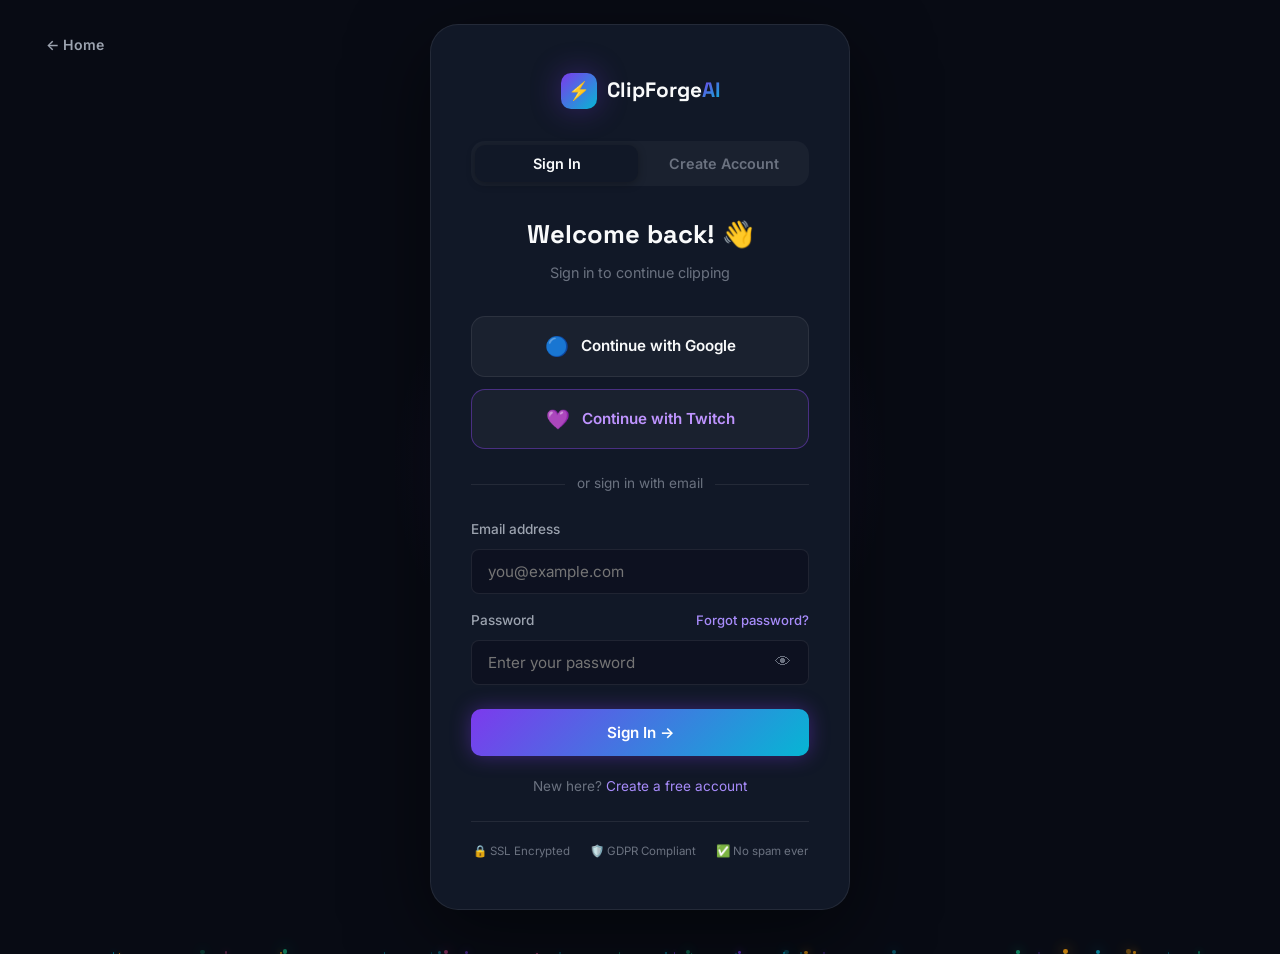
==== auth.html @ 21523596 "Initial commit of full-stack ClipForge AI" ====
<!DOCTYPE html>
<html lang="en">
<head>
  <meta charset="UTF-8" />
  <meta name="viewport" content="width=device-width, initial-scale=1.0" />
  <title>Sign In — ClipForge AI</title>
  <meta name="description" content="Sign in or create your free ClipForge AI account. Start generating viral gaming highlight clips automatically from your Twitch and YouTube streams." />
  <link rel="icon" type="image/svg+xml" href="favicon.svg" />
  <link rel="manifest" href="manifest.json" />
  <meta property="og:title" content="Sign In — ClipForge AI" />
  <meta property="og:description" content="Create your free account and start generating viral gaming clips automatically." />
  <meta property="og:image" content="https://clipforge.ai/assets/og-image.png" />
  <meta property="og:url" content="https://clipforge.ai/auth.html" />
  <meta property="og:type" content="website" />
  <meta property="og:site_name" content="ClipForge AI" />
  <meta name="twitter:card" content="summary_large_image" />
  <meta name="twitter:site" content="@clipforgeai" />
  <link rel="canonical" href="https://clipforge.ai/auth.html" />
  <link rel="preconnect" href="https://fonts.googleapis.com" />
  <link rel="preconnect" href="https://fonts.gstatic.com" crossorigin />
  <link href="https://fonts.googleapis.com/css2?family=Inter:wght@300;400;500;600;700;800;900&family=Space+Grotesk:wght@400;500;600;700&display=swap" rel="stylesheet" />
  <link rel="stylesheet" href="styles/main.css" />
  <style>
    .auth-tab-bar {
      display: flex;
      background: rgba(255,255,255,0.04);
      border-radius: var(--radius-md);
      padding: 4px;
      margin-bottom: 28px;
      gap: 4px;
    }
    .auth-tab {
      flex: 1;
      padding: 10px;
      border-radius: 10px;
      font-size: 0.9rem;
      font-weight: 600;
      cursor: pointer;
      border: none;
      background: transparent;
      color: var(--text-muted);
      font-family: var(--font-main);
      transition: all var(--transition);
    }
    .auth-tab.active {
      background: var(--bg-card);
      color: var(--text-primary);
      box-shadow: 0 2px 8px rgba(0,0,0,0.3);
    }
    .auth-form-panel { display: none; }
    .auth-form-panel.active { display: block; }

    .password-wrap { position: relative; }
    .password-toggle {
      position: absolute;
      right: 14px; top: 50%;
      transform: translateY(-50%);
      background: none; border: none;
      color: var(--text-muted); cursor: pointer;
      font-size: 1rem; padding: 4px;
      transition: color var(--transition);
    }
    .password-toggle:hover { color: var(--text-primary); }

    .password-strength {
      display: flex;
      gap: 4px;
      margin-top: 8px;
    }
    .strength-bar {
      flex: 1;
      height: 3px;
      border-radius: 99px;
      background: rgba(255,255,255,0.08);
      transition: background 0.3s;
    }
    .strength-bar.weak    { background: var(--accent-red); }
    .strength-bar.fair    { background: var(--accent-amber); }
    .strength-bar.good    { background: var(--accent-green); }
    .strength-bar.strong  { background: var(--accent-cyan); }
    .strength-label {
      font-size: 0.72rem;
      color: var(--text-muted);
      margin-top: 4px;
      min-height: 1em;
    }

    .auth-error {
      background: rgba(239,68,68,0.1);
      border: 1px solid rgba(239,68,68,0.25);
      border-radius: var(--radius-sm);
      padding: 10px 14px;
      font-size: 0.84rem;
      color: #fca5a5;
      margin-bottom: 16px;
      display: none;
    }
    .auth-error.show { display: block; }

    .auth-success {
      background: rgba(16,185,129,0.1);
      border: 1px solid rgba(16,185,129,0.25);
      border-radius: var(--radius-sm);
      padding: 10px 14px;
      font-size: 0.84rem;
      color: #6ee7b7;
      margin-bottom: 16px;
      display: none;
    }
    .auth-success.show { display: block; }
  </style>
</head>
<body>

<div class="auth-page">
  <div class="auth-bg-glow"></div>
  <div class="particles" id="particles"></div>

  <!-- Back -->
  <a href="index.html" class="btn btn-ghost" style="position:fixed;top:24px;left:24px;z-index:10;font-size:0.88rem;">← Home</a>

  <div class="auth-card animate-in">

    <!-- Logo -->
    <div class="auth-logo">
      <a href="index.html" class="nav-logo">
        <div class="logo-icon">⚡</div>
        <span class="logo-text">ClipForge<span class="logo-ai">AI</span></span>
      </a>
    </div>

    <!-- Tab Switcher -->
    <div class="auth-tab-bar" role="tablist">
      <button class="auth-tab active" id="tabSignIn" role="tab" aria-selected="true" onclick="switchTab('signin')">Sign In</button>
      <button class="auth-tab" id="tabSignUp" role="tab" aria-selected="false" onclick="switchTab('signup')">Create Account</button>
    </div>

    <!-- ── SIGN IN PANEL ──────────────────────────────────────── -->
    <div class="auth-form-panel active" id="panelSignIn">
      <h1 class="auth-title" style="margin-bottom:6px;">Welcome back! 👋</h1>
      <p class="auth-sub">Sign in to continue clipping</p>

      <!-- OAuth -->
      <a href="dashboard.html" class="oauth-btn" id="googleSignInBtn">
        <span class="oauth-icon">🔵</span> Continue with Google
      </a>
      <a href="dashboard.html" class="oauth-btn" id="twitchSignInBtn" style="border-color:rgba(145,71,255,0.4);color:#bf94ff;">
        <span class="oauth-icon">💜</span> Continue with Twitch
      </a>

      <div class="auth-divider">or sign in with email</div>

      <div class="auth-error" id="signinError">Invalid email or password. Please try again.</div>

      <form id="signinForm" onsubmit="handleSignIn(event)" novalidate>
        <div class="auth-input-group">
          <label class="auth-label" for="signinEmail">Email address</label>
          <input type="email" id="signinEmail" class="auth-input" placeholder="you@example.com" autocomplete="email" required />
        </div>
        <div class="auth-input-group">
          <label class="auth-label" for="signinPassword" style="display:flex;justify-content:space-between;">
            <span>Password</span>
            <a href="#" class="link-accent" style="font-size:0.82rem;" onclick="showForgotPassword(event)">Forgot password?</a>
          </label>
          <div class="password-wrap">
            <input type="password" id="signinPassword" class="auth-input" placeholder="Enter your password" autocomplete="current-password" required style="padding-right:44px;" />
            <button type="button" class="password-toggle" onclick="togglePassword('signinPassword', this)" aria-label="Toggle password">👁</button>
          </div>
        </div>
        <button type="submit" class="btn btn-primary btn-full" id="signinBtn" style="margin-top:8px;border-radius:10px;padding:14px;">
          Sign In →
        </button>
      </form>

      <p class="auth-footer-text" style="margin-top:20px;">
        New here? <a href="#" class="link-accent" onclick="switchTab('signup');return false;">Create a free account</a>
      </p>
    </div>

    <!-- ── SIGN UP PANEL ──────────────────────────────────────── -->
    <div class="auth-form-panel" id="panelSignUp">
      <h1 class="auth-title" style="margin-bottom:6px;">Start clipping free 🚀</h1>
      <p class="auth-sub">No credit card required</p>

      <!-- OAuth -->
      <a href="dashboard.html" class="oauth-btn" id="googleSignUpBtn">
        <span class="oauth-icon">🔵</span> Sign up with Google
      </a>
      <a href="dashboard.html" class="oauth-btn" id="twitchSignUpBtn" style="border-color:rgba(145,71,255,0.4);color:#bf94ff;">
        <span class="oauth-icon">💜</span> Sign up with Twitch
      </a>

      <div class="auth-divider">or sign up with email</div>

      <div class="auth-error" id="signupError"></div>
      <div class="auth-success" id="signupSuccess">🎉 Account created! Redirecting to your dashboard...</div>

      <form id="signupForm" onsubmit="handleSignUp(event)" novalidate>
        <div class="auth-input-group">
          <label class="auth-label" for="signupName">Your name</label>
          <input type="text" id="signupName" class="auth-input" placeholder="Raj Khiladi" autocomplete="name" required minlength="2" />
        </div>
        <div class="auth-input-group">
          <label class="auth-label" for="signupEmail">Email address</label>
          <input type="email" id="signupEmail" class="auth-input" placeholder="you@example.com" autocomplete="email" required />
        </div>
        <div class="auth-input-group">
          <label class="auth-label" for="signupPassword">Password</label>
          <div class="password-wrap">
            <input type="password" id="signupPassword" class="auth-input" placeholder="Min. 8 characters" autocomplete="new-password" required minlength="8" oninput="checkPasswordStrength(this.value)" style="padding-right:44px;" />
            <button type="button" class="password-toggle" onclick="togglePassword('signupPassword', this)" aria-label="Toggle password">👁</button>
          </div>
          <div class="password-strength" id="strengthBars">
            <div class="strength-bar" id="bar1"></div>
            <div class="strength-bar" id="bar2"></div>
            <div class="strength-bar" id="bar3"></div>
            <div class="strength-bar" id="bar4"></div>
          </div>
          <div class="strength-label" id="strengthLabel"></div>
        </div>
        <div class="auth-input-group">
          <label class="auth-label" for="signupConfirm">Confirm password</label>
          <div class="password-wrap">
            <input type="password" id="signupConfirm" class="auth-input" placeholder="Repeat your password" autocomplete="new-password" required style="padding-right:44px;" />
            <button type="button" class="password-toggle" onclick="togglePassword('signupConfirm', this)" aria-label="Toggle password">👁</button>
          </div>
        </div>
        <div style="margin-bottom:16px;">
          <label style="display:flex;align-items:flex-start;gap:10px;cursor:pointer;">
            <input type="checkbox" id="agreeTerms" required style="margin-top:3px;accent-color:var(--accent-purple);" />
            <span style="font-size:0.82rem;color:var(--text-muted);line-height:1.5;">
              I agree to ClipForge AI's <a href="terms.html" class="link-accent" target="_blank">Terms of Service</a>
              and <a href="privacy.html" class="link-accent" target="_blank">Privacy Policy</a>
            </span>
          </label>
        </div>
        <button type="submit" class="btn btn-primary btn-full" id="signupBtn" style="margin-top:4px;border-radius:10px;padding:14px;">
          Create Free Account →
        </button>
      </form>

      <p class="auth-footer-text" style="margin-top:20px;">
        Already have an account? <a href="#" class="link-accent" onclick="switchTab('signin');return false;">Sign in</a>
      </p>
    </div>

    <!-- Trust signals -->
    <div style="display:flex;justify-content:center;gap:20px;margin-top:24px;padding-top:20px;border-top:1px solid var(--border);">
      <span style="font-size:0.72rem;color:var(--text-muted);display:flex;align-items:center;gap:4px;">🔒 SSL Encrypted</span>
      <span style="font-size:0.72rem;color:var(--text-muted);display:flex;align-items:center;gap:4px;">🛡️ GDPR Compliant</span>
      <span style="font-size:0.72rem;color:var(--text-muted);display:flex;align-items:center;gap:4px;">✅ No spam ever</span>
    </div>

  </div>
</div>

<script src="scripts/main.js"></script>
<script src="scripts/app.js"></script>
<script>
// ── Tab switcher ─────────────────────────────────────────────────
function switchTab(tab) {
  const isSignIn = tab === 'signin';
  document.getElementById('tabSignIn').classList.toggle('active', isSignIn);
  document.getElementById('tabSignUp').classList.toggle('active', !isSignIn);
  document.getElementById('panelSignIn').classList.toggle('active', isSignIn);
  document.getElementById('panelSignUp').classList.toggle('active', !isSignIn);
  document.title = isSignIn ? 'Sign In — ClipForge AI' : 'Create Account — ClipForge AI';
}

// Check URL param for pre-selecting signup
if (new URLSearchParams(location.search).get('signup') === '1') switchTab('signup');

// ── Password visibility toggle ───────────────────────────────────
function togglePassword(inputId, btn) {
  const input = document.getElementById(inputId);
  const show = input.type === 'password';
  input.type = show ? 'text' : 'password';
  btn.textContent = show ? '🙈' : '👁';
}

// ── Password strength meter ───────────────────────────────────────
function checkPasswordStrength(val) {
  const bars = [1,2,3,4].map(n => document.getElementById('bar'+n));
  const label = document.getElementById('strengthLabel');
  const checks = [
    val.length >= 8,
    /[A-Z]/.test(val),
    /[0-9]/.test(val),
    /[^A-Za-z0-9]/.test(val),
  ];
  const score = checks.filter(Boolean).length;
  const levels = ['','weak','fair','good','strong'];
  const names  = ['','Weak','Fair','Good','Strong 💪'];
  const colors = ['','#ef4444','#f59e0b','#10b981','#06b6d4'];
  bars.forEach((bar, i) => {
    bar.className = 'strength-bar';
    if (i < score) bar.classList.add(levels[score]);
  });
  label.textContent = val ? names[score] : '';
  label.style.color = colors[score];
}

// ── Sign In handler ───────────────────────────────────────────────
async function handleSignIn(e) {
  e.preventDefault();
  const email = document.getElementById('signinEmail').value.trim();
  const pass  = document.getElementById('signinPassword').value;
  const errEl = document.getElementById('signinError');
  const btn   = document.getElementById('signinBtn');

  if (!email || !pass) { showError(errEl, 'Please fill in all fields.'); return; }
  if (!email.includes('@')) { showError(errEl, 'Please enter a valid email address.'); return; }

  btn.disabled = true;
  btn.textContent = '⏳ Signing in...';
  errEl.classList.remove('show');

  try {
    await CF.auth.login(email, pass);
    window.location.href = 'dashboard.html';
  } catch (err) {
    btn.disabled = false;
    btn.textContent = 'Sign In →';
    showError(errEl, err.message || 'Invalid email or password.');
  }
}

// ── Sign Up handler ───────────────────────────────────────────────
async function handleSignUp(e) {
  e.preventDefault();
  const name    = document.getElementById('signupName').value.trim();
  const email   = document.getElementById('signupEmail').value.trim();
  const pass    = document.getElementById('signupPassword').value;
  const confirm = document.getElementById('signupConfirm').value;
  const agreed  = document.getElementById('agreeTerms').checked;
  const errEl   = document.getElementById('signupError');
  const sucEl   = document.getElementById('signupSuccess');
  const btn     = document.getElementById('signupBtn');

  if (!name || !email || !pass || !confirm) { showError(errEl, 'Please fill in all fields.'); return; }
  if (!email.includes('@'))  { showError(errEl, 'Please enter a valid email address.'); return; }
  if (pass.length < 8)       { showError(errEl, 'Password must be at least 8 characters.'); return; }
  if (pass !== confirm)      { showError(errEl, 'Passwords do not match.'); return; }
  if (!agreed)               { showError(errEl, 'Please agree to the Terms of Service to continue.'); return; }

  btn.disabled = true;
  btn.textContent = '⏳ Creating account...';
  errEl.classList.remove('show');

  try {
    await CF.auth.register(name, email, pass);
    sucEl.classList.add('show');
    setTimeout(() => window.location.href = 'dashboard.html', 1500);
  } catch (err) {
    btn.disabled = false;
    btn.textContent = 'Create Free Account →';
    showError(errEl, err.message || 'Registration failed. Please try again.');
  }
}

// ── Forgot password ───────────────────────────────────────────────
function showForgotPassword(e) {
  e.preventDefault();
  const email = document.getElementById('signinEmail').value.trim();
  if (!email || !email.includes('@')) {
    showError(document.getElementById('signinError'), 'Enter your email above first, then click Forgot password.');
    return;
  }
  // In production: POST /api/auth/forgot-password
  const errEl = document.getElementById('signinError');
  errEl.classList.remove('show');
  const sucEl = document.createElement('div');
  sucEl.className = 'auth-success show';
  sucEl.style.marginBottom = '16px';
  sucEl.textContent = `✅ Password reset link sent to ${email}`;
  document.getElementById('signinForm').prepend(sucEl);
  setTimeout(() => sucEl.remove(), 5000);
}

function showError(el, msg) {
  el.textContent = msg;
  el.classList.add('show');
  setTimeout(() => el.classList.remove('show'), 5000);
}
</script>
</body>
</html>
---- styles/main.css ----
/* ================================================================
   ClipForge AI — Main Stylesheet
   Dark gaming aesthetic: neon purple + cyan + amber accents
   ================================================================ */

/* ── CSS Variables ─────────────────────────────────────────────── */
:root {
  --bg-primary:   #080b14;
  --bg-secondary: #0d1120;
  --bg-card:      #111827;
  --bg-card-hover:#151d2e;
  --bg-glass:     rgba(17, 24, 39, 0.7);

  --accent-purple: #7c3aed;
  --accent-purple-light: #a78bfa;
  --accent-cyan:  #06b6d4;
  --accent-cyan-light: #67e8f9;
  --accent-amber: #f59e0b;
  --accent-green: #10b981;
  --accent-pink:  #ec4899;
  --accent-red:   #ef4444;

  --text-primary:  #f9fafb;
  --text-secondary:#9ca3af;
  --text-muted:    #6b7280;

  --border:       rgba(255,255,255,0.08);
  --border-bright:rgba(124,58,237,0.4);

  --gradient-main: linear-gradient(135deg, #7c3aed 0%, #06b6d4 100%);
  --gradient-hero: linear-gradient(135deg, #4f46e5 0%, #7c3aed 50%, #0891b2 100%);
  --gradient-amber:linear-gradient(135deg, #f59e0b 0%, #d97706 100%);

  --radius-sm: 8px;
  --radius-md: 14px;
  --radius-lg: 20px;
  --radius-xl: 28px;

  --shadow-glow-purple: 0 0 30px rgba(124,58,237,0.35);
  --shadow-glow-cyan:   0 0 30px rgba(6,182,212,0.35);
  --shadow-card: 0 4px 24px rgba(0,0,0,0.4);

  --transition: 0.25s cubic-bezier(0.4,0,0.2,1);
  --font-main: 'Inter', sans-serif;
  --font-display: 'Space Grotesk', sans-serif;
}

/* ── Reset & Base ──────────────────────────────────────────────── */
*, *::before, *::after { box-sizing: border-box; margin: 0; padding: 0; }

html { scroll-behavior: smooth; font-size: 16px; }

body {
  font-family: var(--font-main);
  background: var(--bg-primary);
  color: var(--text-primary);
  line-height: 1.6;
  overflow-x: hidden;
}

a { text-decoration: none; color: inherit; }
ul { list-style: none; }
img { max-width: 100%; display: block; }

/* ── Utility ───────────────────────────────────────────────────── */
.gradient-text {
  background: var(--gradient-main);
  -webkit-background-clip: text;
  -webkit-text-fill-color: transparent;
  background-clip: text;
}

.link-accent { color: var(--accent-purple-light); transition: color var(--transition); }
.link-accent:hover { color: var(--accent-cyan-light); }

/* ── Buttons ───────────────────────────────────────────────────── */
.btn {
  display: inline-flex;
  align-items: center;
  gap: 8px;
  padding: 10px 22px;
  border-radius: 99px;
  font-family: var(--font-main);
  font-weight: 600;
  font-size: 0.95rem;
  cursor: pointer;
  border: none;
  transition: all var(--transition);
  white-space: nowrap;
  text-decoration: none;
}

.btn-primary {
  background: var(--gradient-main);
  color: #fff;
  box-shadow: 0 0 20px rgba(124,58,237,0.4);
}
.btn-primary:hover {
  transform: translateY(-2px);
  box-shadow: 0 0 35px rgba(124,58,237,0.6), 0 8px 20px rgba(0,0,0,0.3);
}

.btn-outline {
  background: transparent;
  color: var(--text-primary);
  border: 1.5px solid var(--border-bright);
}
.btn-outline:hover {
  border-color: var(--accent-purple-light);
  background: rgba(124,58,237,0.1);
  transform: translateY(-2px);
}

.btn-ghost {
  background: transparent;
  color: var(--text-secondary);
}
.btn-ghost:hover { color: var(--text-primary); }

.btn-lg { padding: 14px 30px; font-size: 1.05rem; }
.btn-xl { padding: 18px 44px; font-size: 1.15rem; }
.btn-full { width: 100%; justify-content: center; }

/* ── Navigation ────────────────────────────────────────────────── */
.nav {
  position: fixed;
  top: 0; left: 0; right: 0;
  z-index: 1000;
  padding: 0 24px;
  border-bottom: 1px solid transparent;
  transition: all var(--transition);
}
.nav.scrolled {
  background: rgba(8, 11, 20, 0.92);
  backdrop-filter: blur(20px);
  border-bottom-color: var(--border);
  box-shadow: 0 4px 24px rgba(0,0,0,0.4);
}

.nav-inner {
  max-width: 1200px;
  margin: 0 auto;
  display: flex;
  align-items: center;
  gap: 32px;
  height: 68px;
}

.nav-logo {
  display: flex;
  align-items: center;
  gap: 10px;
  font-family: var(--font-display);
  font-weight: 700;
  font-size: 1.3rem;
  flex-shrink: 0;
}
.logo-icon {
  width: 36px; height: 36px;
  background: var(--gradient-main);
  border-radius: 10px;
  display: flex;
  align-items: center;
  justify-content: center;
  font-size: 1.1rem;
  box-shadow: var(--shadow-glow-purple);
}
.logo-ai {
  background: var(--gradient-main);
  -webkit-background-clip: text;
  -webkit-text-fill-color: transparent;
  background-clip: text;
}

.nav-links {
  display: flex;
  gap: 4px;
  margin-left: auto;
}
.nav-link {
  padding: 8px 16px;
  border-radius: 8px;
  color: var(--text-secondary);
  font-size: 0.9rem;
  font-weight: 500;
  transition: all var(--transition);
}
.nav-link:hover { color: var(--text-primary); background: rgba(255,255,255,0.06); }

.nav-cta { display: flex; gap: 10px; align-items: center; }

.nav-hamburger {
  display: none;
  flex-direction: column;
  gap: 5px;
  background: none;
  border: none;
  cursor: pointer;
  padding: 8px;
  margin-left: auto;
}
.nav-hamburger span {
  width: 24px; height: 2px;
  background: var(--text-primary);
  border-radius: 2px;
  transition: all var(--transition);
  display: block;
}

/* Mobile Menu */
.mobile-menu {
  position: fixed;
  top: 68px; left: 0; right: 0;
  background: rgba(8,11,20,0.98);
  backdrop-filter: blur(20px);
  border-bottom: 1px solid var(--border);
  padding: 16px 24px 24px;
  display: flex;
  flex-direction: column;
  gap: 4px;
  z-index: 999;
  transform: translateY(-100%);
  opacity: 0;
  transition: all var(--transition);
  pointer-events: none;
}
.mobile-menu.open {
  transform: translateY(0);
  opacity: 1;
  pointer-events: all;
}
.mobile-link {
  padding: 12px 16px;
  border-radius: 10px;
  color: var(--text-secondary);
  font-weight: 500;
  transition: all var(--transition);
}
.mobile-link:hover { color: var(--text-primary); background: rgba(255,255,255,0.06); }
.mobile-link-cta {
  background: var(--gradient-main);
  color: #fff;
  text-align: center;
  margin-top: 8px;
}

/* ── Section Shared ────────────────────────────────────────────── */
.section-inner {
  max-width: 1200px;
  margin: 0 auto;
  padding: 0 24px;
}
.section-header {
  text-align: center;
  margin-bottom: 64px;
}
.section-badge {
  display: inline-block;
  background: rgba(124,58,237,0.15);
  border: 1px solid rgba(124,58,237,0.3);
  color: var(--accent-purple-light);
  font-size: 0.8rem;
  font-weight: 600;
  letter-spacing: 0.08em;
  text-transform: uppercase;
  padding: 6px 16px;
  border-radius: 99px;
  margin-bottom: 20px;
}
.section-title {
  font-family: var(--font-display);
  font-size: clamp(2rem, 4vw, 3rem);
  font-weight: 700;
  line-height: 1.2;
  margin-bottom: 16px;
}
.section-sub {
  font-size: 1.1rem;
  color: var(--text-secondary);
  max-width: 600px;
  margin: 0 auto;
  line-height: 1.7;
}

/* ── Hero ──────────────────────────────────────────────────────── */
.hero {
  min-height: 100vh;
  padding-top: 100px;
  padding-bottom: 80px;
  position: relative;
  overflow: hidden;
  display: flex;
  flex-direction: column;
  align-items: center;
}

.hero-bg-grid {
  position: absolute;
  inset: 0;
  background-image:
    linear-gradient(rgba(124,58,237,0.06) 1px, transparent 1px),
    linear-gradient(90deg, rgba(124,58,237,0.06) 1px, transparent 1px);
  background-size: 60px 60px;
  mask-image: radial-gradient(ellipse 80% 60% at 50% 30%, black 40%, transparent 100%);
}

.particles {
  position: absolute;
  inset: 0;
  pointer-events: none;
}

.hero-inner {
  max-width: 900px;
  text-align: center;
  padding: 0 24px;
  position: relative;
  z-index: 2;
}

.hero-badge {
  display: inline-flex;
  align-items: center;
  gap: 8px;
  background: rgba(124,58,237,0.12);
  border: 1px solid rgba(124,58,237,0.25);
  color: var(--accent-purple-light);
  font-size: 0.85rem;
  font-weight: 500;
  padding: 8px 18px;
  border-radius: 99px;
  margin-bottom: 28px;
}
.badge-dot {
  width: 8px; height: 8px;
  background: var(--accent-green);
  border-radius: 50%;
  animation: pulse-dot 1.5s ease infinite;
}
@keyframes pulse-dot {
  0%,100% { box-shadow: 0 0 0 0 rgba(16,185,129,0.5); }
  50%      { box-shadow: 0 0 0 6px rgba(16,185,129,0); }
}

.hero-title {
  font-family: var(--font-display);
  font-size: clamp(2.5rem, 6vw, 4.5rem);
  font-weight: 800;
  line-height: 1.1;
  margin-bottom: 24px;
  letter-spacing: -0.02em;
}

.hero-subtitle {
  font-size: clamp(1rem, 2vw, 1.2rem);
  color: var(--text-secondary);
  max-width: 680px;
  margin: 0 auto 40px;
  line-height: 1.8;
}

.hero-actions {
  display: flex;
  gap: 16px;
  justify-content: center;
  flex-wrap: wrap;
  margin-bottom: 56px;
}

.hero-stats {
  display: flex;
  justify-content: center;
  align-items: center;
  gap: 0;
  flex-wrap: wrap;
  background: var(--bg-glass);
  border: 1px solid var(--border);
  border-radius: var(--radius-lg);
  padding: 20px 32px;
  backdrop-filter: blur(10px);
  gap: 0;
}
.stat-item {
  display: flex;
  flex-direction: column;
  align-items: center;
  padding: 8px 32px;
}
.stat-num {
  font-family: var(--font-display);
  font-size: 1.8rem;
  font-weight: 700;
  background: var(--gradient-main);
  -webkit-background-clip: text;
  -webkit-text-fill-color: transparent;
  background-clip: text;
}
.stat-label { font-size: 0.8rem; color: var(--text-muted); margin-top: 2px; }
.stat-divider {
  width: 1px;
  height: 40px;
  background: var(--border);
}

/* Mockup */
.hero-mockup {
  position: relative;
  z-index: 2;
  margin-top: 60px;
  width: 100%;
  max-width: 780px;
  padding: 0 24px;
}
.mockup-window {
  background: var(--bg-card);
  border: 1px solid var(--border);
  border-radius: var(--radius-lg);
  overflow: hidden;
  box-shadow: 0 24px 80px rgba(0,0,0,0.6), 0 0 0 1px rgba(124,58,237,0.15), inset 0 1px 0 rgba(255,255,255,0.05);
}
.mockup-bar {
  background: rgba(255,255,255,0.03);
  border-bottom: 1px solid var(--border);
  padding: 12px 16px;
  display: flex;
  align-items: center;
  gap: 8px;
}
.dot {
  width: 12px; height: 12px;
  border-radius: 50%;
}
.dot.red    { background: #ef4444; }
.dot.yellow { background: #f59e0b; }
.dot.green  { background: #10b981; }
.mockup-url {
  margin-left: 12px;
  font-size: 0.78rem;
  color: var(--text-muted);
  background: rgba(255,255,255,0.04);
  padding: 4px 12px;
  border-radius: 6px;
  font-family: monospace;
}
.mockup-content {
  padding: 24px;
  display: grid;
  grid-template-columns: 1fr 1fr;
  gap: 20px;
  align-items: start;
}
.mockup-upload-area {
  background: rgba(124,58,237,0.06);
  border: 2px dashed rgba(124,58,237,0.3);
  border-radius: var(--radius-md);
  padding: 24px;
  text-align: center;
}
.upload-icon { font-size: 2rem; margin-bottom: 8px; }
.upload-title { font-size: 0.85rem; color: var(--text-secondary); margin-bottom: 16px; }
.url-input-mock {
  display: flex;
  align-items: center;
  background: var(--bg-secondary);
  border: 1px solid var(--border);
  border-radius: 8px;
  padding: 8px 12px;
  gap: 8px;
  font-size: 0.78rem;
}
.url-text { flex: 1; color: var(--text-muted); overflow: hidden; white-space: nowrap; text-overflow: ellipsis; }
.url-cta {
  background: var(--gradient-main);
  color: #fff;
  padding: 4px 12px;
  border-radius: 6px;
  font-weight: 600;
  white-space: nowrap;
  flex-shrink: 0;
  font-size: 0.78rem;
}
.mockup-ai-processing {
  display: flex;
  flex-direction: column;
  gap: 10px;
}
.ai-step {
  font-size: 0.8rem;
  padding: 8px 12px;
  border-radius: 8px;
  border: 1px solid transparent;
}
.ai-step.done {
  color: var(--accent-green);
  background: rgba(16,185,129,0.08);
  border-color: rgba(16,185,129,0.2);
}
.ai-step.active {
  color: var(--text-primary);
  background: rgba(124,58,237,0.1);
  border-color: rgba(124,58,237,0.3);
}
.ai-step.pending { color: var(--text-muted); }
.progress-bar {
  height: 4px;
  background: rgba(255,255,255,0.08);
  border-radius: 2px;
  margin-top: 6px;
  overflow: hidden;
}
.progress-fill {
  height: 100%;
  background: var(--gradient-main);
  border-radius: 2px;
  animation: progress-animate 2s ease infinite alternate;
}
@keyframes progress-animate { from { opacity: 0.7; } to { opacity: 1; } }

.mockup-clips {
  grid-column: 1 / -1;
  display: grid;
  grid-template-columns: repeat(3, 1fr);
  gap: 12px;
}
.clip-thumb {
  background: rgba(124,58,237,0.08);
  border: 1px solid var(--border);
  border-radius: var(--radius-sm);
  height: 90px;
  display: flex;
  flex-direction: column;
  align-items: center;
  justify-content: center;
  gap: 6px;
  font-size: 1.5rem;
  cursor: pointer;
  transition: all var(--transition);
}
.clip-thumb span {
  font-size: 0.72rem;
  color: var(--text-muted);
}
.clip-thumb:hover {
  border-color: var(--border-bright);
  background: rgba(124,58,237,0.15);
  transform: translateY(-3px);
}

/* Games bar */
.games-bar {
  display: flex;
  align-items: center;
  justify-content: center;
  gap: 12px;
  flex-wrap: wrap;
  margin-top: 32px;
  position: relative;
  z-index: 2;
}
.games-label { color: var(--text-muted); font-size: 0.85rem; }
.game-badge {
  background: rgba(255,255,255,0.04);
  border: 1px solid var(--border);
  border-radius: 99px;
  padding: 6px 16px;
  font-size: 0.82rem;
  font-weight: 500;
  color: var(--text-secondary);
  transition: all var(--transition);
}
.game-badge:hover { border-color: var(--border-bright); color: var(--text-primary); }
.game-badge.soon { color: var(--accent-amber); border-color: rgba(245,158,11,0.3); }

/* ── Features ──────────────────────────────────────────────────── */
.features {
  padding: 120px 0;
  position: relative;
}

.features-grid {
  display: grid;
  grid-template-columns: repeat(3, 1fr);
  gap: 20px;
}
.feature-card--large { grid-column: span 2; }

.feature-card {
  background: var(--bg-card);
  border: 1px solid var(--border);
  border-radius: var(--radius-lg);
  padding: 32px;
  transition: all var(--transition);
  position: relative;
  overflow: hidden;
}
.feature-card::before {
  content: '';
  position: absolute;
  inset: 0;
  background: radial-gradient(ellipse at 0% 0%, rgba(124,58,237,0.08) 0%, transparent 60%);
  opacity: 0;
  transition: opacity var(--transition);
}
.feature-card:hover {
  border-color: var(--border-bright);
  transform: translateY(-4px);
  box-shadow: var(--shadow-card), var(--shadow-glow-purple);
}
.feature-card:hover::before { opacity: 1; }

.feature-icon-wrap {
  width: 52px; height: 52px;
  border-radius: 14px;
  display: flex;
  align-items: center;
  justify-content: center;
  margin-bottom: 20px;
}
.feature-icon { font-size: 1.5rem; }
.feature-title {
  font-family: var(--font-display);
  font-size: 1.2rem;
  font-weight: 600;
  margin-bottom: 12px;
}
.feature-desc { color: var(--text-secondary); font-size: 0.95rem; line-height: 1.7; }

.feature-tags { display: flex; gap: 8px; flex-wrap: wrap; margin-top: 16px; }
.tag {
  background: rgba(124,58,237,0.12);
  border: 1px solid rgba(124,58,237,0.25);
  color: var(--accent-purple-light);
  font-size: 0.75rem;
  font-weight: 600;
  padding: 4px 10px;
  border-radius: 99px;
}

.platform-badges { display: flex; gap: 8px; flex-wrap: wrap; margin-top: 16px; }
.platform-badge {
  font-size: 0.78rem;
  font-weight: 600;
  padding: 5px 12px;
  border-radius: 99px;
}
.platform-badge.yt { background: rgba(255,0,0,0.12); color: #ff4444; border: 1px solid rgba(255,0,0,0.2); }
.platform-badge.tt { background: rgba(0,0,0,0.3);     color: #fff;    border: 1px solid rgba(255,255,255,0.1); }
.platform-badge.ig { background: rgba(236,72,153,0.12);color: #ec4899; border: 1px solid rgba(236,72,153,0.25); }

/* ── How It Works ──────────────────────────────────────────────── */
.how-it-works {
  padding: 120px 0;
  background: linear-gradient(180deg, transparent, rgba(124,58,237,0.04), transparent);
}

.steps-container {
  display: grid;
  grid-template-columns: repeat(4, 1fr);
  gap: 24px;
  position: relative;
}
.steps-line {
  position: absolute;
  top: 36px;
  left: calc(12.5% + 28px);
  right: calc(12.5% + 28px);
  height: 2px;
  background: linear-gradient(90deg, var(--accent-purple), var(--accent-cyan));
  opacity: 0.3;
}

.step-card {
  display: flex;
  flex-direction: column;
  align-items: center;
  text-align: center;
  gap: 20px;
}
.step-num {
  width: 72px; height: 72px;
  border-radius: 50%;
  background: var(--bg-card);
  border: 2px solid var(--border-bright);
  display: flex;
  align-items: center;
  justify-content: center;
  font-family: var(--font-display);
  font-size: 1.3rem;
  font-weight: 700;
  color: var(--accent-purple-light);
  position: relative;
  z-index: 1;
  flex-shrink: 0;
  transition: all var(--transition);
}
.step-card:hover .step-num {
  background: var(--gradient-main);
  color: #fff;
  border-color: transparent;
  box-shadow: var(--shadow-glow-purple);
}

.step-content { display: flex; flex-direction: column; align-items: center; gap: 10px; }
.step-icon { font-size: 1.8rem; }
.step-title {
  font-family: var(--font-display);
  font-weight: 600;
  font-size: 1.05rem;
}
.step-desc { font-size: 0.9rem; color: var(--text-secondary); line-height: 1.6; }

/* ── Pricing Teaser ────────────────────────────────────────────── */
.pricing-teaser { padding: 120px 0; }

.pricing-grid {
  display: grid;
  grid-template-columns: repeat(3, 1fr);
  gap: 24px;
  align-items: stretch;
}

.pricing-card {
  background: var(--bg-card);
  border: 1px solid var(--border);
  border-radius: var(--radius-lg);
  padding: 36px 28px;
  position: relative;
  transition: all var(--transition);
}
.pricing-card:hover { transform: translateY(-4px); }
.pricing-card--featured {
  border-color: var(--accent-purple);
  box-shadow: 0 0 0 1px rgba(124,58,237,0.3), var(--shadow-glow-purple);
  background: linear-gradient(135deg, rgba(124,58,237,0.08), var(--bg-card));
}

.pricing-popular {
  position: absolute;
  top: -14px;
  left: 50%;
  transform: translateX(-50%);
  background: var(--gradient-main);
  color: #fff;
  font-size: 0.75rem;
  font-weight: 700;
  padding: 5px 18px;
  border-radius: 99px;
  white-space: nowrap;
}

.pricing-tier {
  font-family: var(--font-display);
  font-size: 0.9rem;
  font-weight: 600;
  color: var(--text-secondary);
  text-transform: uppercase;
  letter-spacing: 0.08em;
  margin-bottom: 12px;
}
.pricing-price { margin-bottom: 8px; }
.price-amount {
  font-family: var(--font-display);
  font-size: 3rem;
  font-weight: 800;
}
.price-period { color: var(--text-muted); font-size: 1rem; }
.pricing-desc { color: var(--text-muted); font-size: 0.88rem; margin-bottom: 24px; }

.pricing-features { margin-bottom: 28px; display: flex; flex-direction: column; gap: 10px; }
.feat {
  display: flex;
  align-items: center;
  gap: 10px;
  font-size: 0.9rem;
}
.feat::before { content: ''; width: 18px; height: 18px; border-radius: 50%; flex-shrink: 0; }
.feat.yes { color: var(--text-primary); }
.feat.yes::before {
  content: '✓';
  background: rgba(16,185,129,0.15);
  color: var(--accent-green);
  font-size: 0.7rem;
  display: flex;
  align-items: center;
  justify-content: center;
  font-weight: 700;
}
.feat.no { color: var(--text-muted); }
.feat.no::before {
  content: '✕';
  background: rgba(239,68,68,0.1);
  color: var(--accent-red);
  font-size: 0.65rem;
  display: flex;
  align-items: center;
  justify-content: center;
  font-weight: 700;
}

.pricing-cta-note {
  text-align: center;
  margin-top: 32px;
  color: var(--text-muted);
  font-size: 0.9rem;
}

/* ── Testimonials ──────────────────────────────────────────────── */
.testimonials { padding: 120px 0; overflow: hidden; }

.testimonials-track {
  display: flex;
  gap: 24px;
  overflow-x: auto;
  scroll-snap-type: x mandatory;
  scrollbar-width: none;
  padding-bottom: 8px;
}
.testimonials-track::-webkit-scrollbar { display: none; }

.testimonial-card {
  background: var(--bg-card);
  border: 1px solid var(--border);
  border-radius: var(--radius-lg);
  padding: 32px;
  min-width: 340px;
  max-width: 340px;
  scroll-snap-align: start;
  transition: all var(--transition);
  flex-shrink: 0;
}
.testimonial-card:hover {
  border-color: var(--border-bright);
  transform: translateY(-4px);
}

.testi-stars { color: var(--accent-amber); font-size: 0.9rem; margin-bottom: 16px; letter-spacing: 2px; }
.testi-quote {
  color: var(--text-secondary);
  font-size: 0.95rem;
  line-height: 1.7;
  margin-bottom: 24px;
  font-style: italic;
}
.testi-author { display: flex; align-items: center; gap: 12px; }
.testi-avatar {
  width: 44px; height: 44px;
  border-radius: 50%;
  display: flex;
  align-items: center;
  justify-content: center;
  font-weight: 700;
  font-size: 0.9rem;
  color: #fff;
  flex-shrink: 0;
}
.testi-name { font-weight: 600; font-size: 0.9rem; }
.testi-meta { color: var(--text-muted); font-size: 0.8rem; }

.testi-nav {
  display: flex;
  justify-content: center;
  align-items: center;
  gap: 16px;
  margin-top: 32px;
}
.testi-btn {
  width: 40px; height: 40px;
  border-radius: 50%;
  background: var(--bg-card);
  border: 1px solid var(--border);
  color: var(--text-primary);
  font-size: 1.4rem;
  cursor: pointer;
  transition: all var(--transition);
  display: flex;
  align-items: center;
  justify-content: center;
}
.testi-btn:hover { border-color: var(--border-bright); background: rgba(124,58,237,0.15); }
.testi-dots { display: flex; gap: 6px; }
.testi-dot {
  width: 8px; height: 8px;
  border-radius: 50%;
  background: var(--border);
  cursor: pointer;
  transition: all var(--transition);
}
.testi-dot.active { background: var(--accent-purple); width: 24px; border-radius: 4px; }

/* ── CTA Banner ────────────────────────────────────────────────── */
.cta-banner {
  padding: 100px 0;
  position: relative;
  overflow: hidden;
}
.cta-glow {
  position: absolute;
  width: 600px; height: 600px;
  border-radius: 50%;
  background: radial-gradient(circle, rgba(124,58,237,0.25) 0%, transparent 70%);
  left: 50%;
  top: 50%;
  transform: translate(-50%, -50%);
  pointer-events: none;
}
.cta-inner { text-align: center; position: relative; z-index: 1; }
.cta-title {
  font-family: var(--font-display);
  font-size: clamp(2rem, 5vw, 3.5rem);
  font-weight: 800;
  margin-bottom: 16px;
}
.cta-sub {
  font-size: 1.1rem;
  color: var(--text-secondary);
  margin-bottom: 36px;
  max-width: 520px;
  margin-left: auto;
  margin-right: auto;
}
.cta-note {
  margin-top: 16px;
  color: var(--text-muted);
  font-size: 0.85rem;
}

/* ── Footer ────────────────────────────────────────────────────── */
.footer {
  border-top: 1px solid var(--border);
  padding-top: 64px;
}
.footer-inner {
  max-width: 1200px;
  margin: 0 auto;
  padding: 0 24px;
  display: grid;
  grid-template-columns: 1fr 2fr;
  gap: 64px;
  margin-bottom: 48px;
}
.footer-brand { display: flex; flex-direction: column; gap: 16px; }
.footer-tagline { color: var(--text-muted); font-size: 0.9rem; }
.footer-social { display: flex; gap: 10px; }
.social-btn {
  width: 38px; height: 38px;
  border-radius: 10px;
  background: var(--bg-card);
  border: 1px solid var(--border);
  display: flex;
  align-items: center;
  justify-content: center;
  font-size: 0.9rem;
  cursor: pointer;
  transition: all var(--transition);
  color: var(--text-secondary);
}
.social-btn:hover { border-color: var(--border-bright); color: var(--text-primary); transform: translateY(-2px); }

.footer-links { display: grid; grid-template-columns: repeat(4, 1fr); gap: 32px; }
.footer-col-title {
  font-weight: 600;
  font-size: 0.85rem;
  text-transform: uppercase;
  letter-spacing: 0.06em;
  color: var(--text-primary);
  margin-bottom: 16px;
}
.footer-link {
  display: block;
  color: var(--text-muted);
  font-size: 0.9rem;
  margin-bottom: 10px;
  transition: color var(--transition);
}
.footer-link:hover { color: var(--text-primary); }

.footer-bottom {
  border-top: 1px solid var(--border);
  padding: 24px;
  text-align: center;
  color: var(--text-muted);
  font-size: 0.85rem;
  max-width: 1200px;
  margin: 0 auto;
}

/* ── Dashboard Layout ──────────────────────────────────────────── */
.dash-layout {
  display: flex;
  min-height: 100vh;
  padding-top: 0;
}

.sidebar {
  width: 260px;
  background: var(--bg-secondary);
  border-right: 1px solid var(--border);
  position: fixed;
  top: 0; left: 0; bottom: 0;
  z-index: 100;
  display: flex;
  flex-direction: column;
  padding: 0;
  overflow-y: auto;
}
.sidebar-logo {
  padding: 20px 20px 16px;
  border-bottom: 1px solid var(--border);
}
.sidebar-nav { padding: 16px 12px; flex: 1; }
.sidebar-section-title {
  font-size: 0.7rem;
  font-weight: 600;
  text-transform: uppercase;
  letter-spacing: 0.08em;
  color: var(--text-muted);
  padding: 0 12px;
  margin-bottom: 8px;
  margin-top: 16px;
}
.sidebar-section-title:first-child { margin-top: 0; }

.sidebar-link {
  display: flex;
  align-items: center;
  gap: 12px;
  padding: 10px 12px;
  border-radius: 10px;
  color: var(--text-secondary);
  font-size: 0.9rem;
  font-weight: 500;
  transition: all var(--transition);
  margin-bottom: 2px;
  cursor: pointer;
}
.sidebar-link:hover { background: rgba(255,255,255,0.05); color: var(--text-primary); }
.sidebar-link.active { background: rgba(124,58,237,0.15); color: var(--accent-purple-light); border: 1px solid rgba(124,58,237,0.25); }
.sidebar-link .s-icon { font-size: 1.1rem; width: 22px; text-align: center; }
.sidebar-badge {
  margin-left: auto;
  background: var(--gradient-main);
  color: #fff;
  font-size: 0.65rem;
  font-weight: 700;
  padding: 2px 7px;
  border-radius: 99px;
}

.sidebar-footer {
  padding: 16px 12px;
  border-top: 1px solid var(--border);
}
.sidebar-user {
  display: flex;
  align-items: center;
  gap: 10px;
  padding: 10px 12px;
  border-radius: 10px;
  cursor: pointer;
  transition: all var(--transition);
}
.sidebar-user:hover { background: rgba(255,255,255,0.04); }
.user-avatar {
  width: 36px; height: 36px;
  border-radius: 50%;
  background: var(--gradient-main);
  display: flex;
  align-items: center;
  justify-content: center;
  font-weight: 700;
  font-size: 0.85rem;
  color: #fff;
  flex-shrink: 0;
}
.user-name { font-size: 0.88rem; font-weight: 600; }
.user-plan {
  font-size: 0.72rem;
  color: var(--accent-purple-light);
  background: rgba(124,58,237,0.15);
  padding: 1px 7px;
  border-radius: 99px;
}

.dash-main {
  margin-left: 260px;
  flex: 1;
  display: flex;
  flex-direction: column;
  min-height: 100vh;
}
.dash-topbar {
  background: rgba(8,11,20,0.8);
  backdrop-filter: blur(20px);
  border-bottom: 1px solid var(--border);
  padding: 0 32px;
  height: 64px;
  display: flex;
  align-items: center;
  justify-content: space-between;
  position: sticky;
  top: 0;
  z-index: 50;
}
.dash-page-title {
  font-family: var(--font-display);
  font-size: 1.1rem;
  font-weight: 600;
}
.dash-topbar-right { display: flex; align-items: center; gap: 12px; }
.topbar-icon-btn {
  width: 38px; height: 38px;
  border-radius: 10px;
  background: var(--bg-card);
  border: 1px solid var(--border);
  display: flex;
  align-items: center;
  justify-content: center;
  cursor: pointer;
  font-size: 1rem;
  transition: all var(--transition);
  color: var(--text-secondary);
  text-decoration: none;
}
.topbar-icon-btn:hover { border-color: var(--border-bright); color: var(--text-primary); }
.notif-dot {
  position: relative;
}
.notif-dot::after {
  content: '';
  position: absolute;
  top: 6px; right: 6px;
  width: 7px; height: 7px;
  background: var(--accent-red);
  border-radius: 50%;
  border: 2px solid var(--bg-primary);
}

.dash-content { padding: 32px; flex: 1; }

/* Dashboard Cards */
.stat-cards {
  display: grid;
  grid-template-columns: repeat(4, 1fr);
  gap: 20px;
  margin-bottom: 32px;
}
.stat-card {
  background: var(--bg-card);
  border: 1px solid var(--border);
  border-radius: var(--radius-md);
  padding: 24px;
  transition: all var(--transition);
}
.stat-card:hover { border-color: var(--border-bright); transform: translateY(-2px); }
.stat-card-header { display: flex; justify-content: space-between; align-items: flex-start; margin-bottom: 16px; }
.stat-card-label { font-size: 0.85rem; color: var(--text-muted); }
.stat-card-icon {
  width: 36px; height: 36px;
  border-radius: 10px;
  display: flex;
  align-items: center;
  justify-content: center;
  font-size: 1rem;
}
.stat-card-value {
  font-family: var(--font-display);
  font-size: 1.9rem;
  font-weight: 700;
  margin-bottom: 4px;
}
.stat-card-change {
  font-size: 0.8rem;
}
.stat-card-change.up { color: var(--accent-green); }
.stat-card-change.down { color: var(--accent-red); }

/* ── Clips Grid ────────────────────────────────────────────────── */
.clips-grid {
  display: grid;
  grid-template-columns: repeat(auto-fill, minmax(260px, 1fr));
  gap: 20px;
}
.clip-card {
  background: var(--bg-card);
  border: 1px solid var(--border);
  border-radius: var(--radius-md);
  overflow: hidden;
  transition: all var(--transition);
  cursor: pointer;
}
.clip-card:hover { border-color: var(--border-bright); transform: translateY(-4px); box-shadow: var(--shadow-card); }

.clip-thumb-area {
  aspect-ratio: 9/16;
  max-height: 200px;
  background: linear-gradient(135deg, rgba(124,58,237,0.2), rgba(6,182,212,0.1));
  display: flex;
  flex-direction: column;
  align-items: center;
  justify-content: center;
  position: relative;
  overflow: hidden;
}
.clip-thumb-emoji { font-size: 2.5rem; }
.clip-duration {
  position: absolute;
  bottom: 8px; right: 8px;
  background: rgba(0,0,0,0.7);
  color: #fff;
  font-size: 0.72rem;
  padding: 2px 8px;
  border-radius: 4px;
  font-weight: 600;
}
.clip-score {
  position: absolute;
  top: 8px; left: 8px;
  background: var(--gradient-main);
  color: #fff;
  font-size: 0.7rem;
  padding: 3px 8px;
  border-radius: 99px;
  font-weight: 700;
}
.clip-play-overlay {
  position: absolute;
  inset: 0;
  background: rgba(0,0,0,0.3);
  display: flex;
  align-items: center;
  justify-content: center;
  opacity: 0;
  transition: opacity var(--transition);
}
.clip-card:hover .clip-play-overlay { opacity: 1; }
.clip-play-btn {
  width: 50px; height: 50px;
  border-radius: 50%;
  background: rgba(255,255,255,0.9);
  display: flex;
  align-items: center;
  justify-content: center;
  font-size: 1.2rem;
  color: var(--bg-primary);
}

.clip-info { padding: 14px; }
.clip-title { font-weight: 600; font-size: 0.9rem; margin-bottom: 4px; }
.clip-meta { font-size: 0.78rem; color: var(--text-muted); margin-bottom: 10px; }
.clip-actions { display: flex; gap: 8px; }
.clip-action-btn {
  flex: 1;
  padding: 7px;
  border-radius: 8px;
  background: rgba(255,255,255,0.04);
  border: 1px solid var(--border);
  color: var(--text-secondary);
  font-size: 0.78rem;
  cursor: pointer;
  text-align: center;
  transition: all var(--transition);
  text-decoration: none;
  display: flex;
  align-items: center;
  justify-content: center;
  gap: 4px;
  font-family: var(--font-main);
  font-weight: 500;
}
.clip-action-btn:hover { border-color: var(--border-bright); color: var(--text-primary); }
.clip-action-btn.primary-action {
  background: rgba(124,58,237,0.15);
  border-color: rgba(124,58,237,0.3);
  color: var(--accent-purple-light);
}

/* ── Upload Zone ───────────────────────────────────────────────── */
.upload-zone {
  border: 2px dashed var(--border-bright);
  border-radius: var(--radius-xl);
  padding: 60px 40px;
  text-align: center;
  transition: all var(--transition);
  cursor: pointer;
  background: rgba(124,58,237,0.03);
  position: relative;
}
.upload-zone:hover, .upload-zone.drag-over {
  border-color: var(--accent-purple);
  background: rgba(124,58,237,0.08);
}
.upload-zone-icon { font-size: 3rem; margin-bottom: 16px; }
.upload-zone-title {
  font-family: var(--font-display);
  font-size: 1.3rem;
  font-weight: 600;
  margin-bottom: 8px;
}
.upload-zone-sub { color: var(--text-muted); font-size: 0.9rem; margin-bottom: 24px; }

/* ── URL Input ─────────────────────────────────────────────────── */
.url-input-wrap {
  display: flex;
  gap: 0;
  background: var(--bg-card);
  border: 1px solid var(--border);
  border-radius: var(--radius-md);
  overflow: hidden;
  transition: border-color var(--transition);
}
.url-input-wrap:focus-within { border-color: var(--accent-purple); }
.url-input-icon {
  display: flex;
  align-items: center;
  justify-content: center;
  padding: 0 16px;
  color: var(--text-muted);
  font-size: 1.1rem;
  background: rgba(255,255,255,0.02);
  border-right: 1px solid var(--border);
}
.url-input-field {
  flex: 1;
  background: transparent;
  border: none;
  outline: none;
  color: var(--text-primary);
  font-family: var(--font-main);
  font-size: 0.95rem;
  padding: 14px 16px;
}
.url-input-field::placeholder { color: var(--text-muted); }

/* ── Game Selector ─────────────────────────────────────────────── */
.game-selector {
  display: grid;
  grid-template-columns: repeat(4, 1fr);
  gap: 12px;
}
.game-option {
  background: var(--bg-card);
  border: 1px solid var(--border);
  border-radius: var(--radius-md);
  padding: 16px;
  text-align: center;
  cursor: pointer;
  transition: all var(--transition);
}
.game-option:hover { border-color: var(--border-bright); }
.game-option.selected {
  border-color: var(--accent-purple);
  background: rgba(124,58,237,0.12);
}
.game-option-icon { font-size: 1.8rem; margin-bottom: 8px; }
.game-option-name { font-size: 0.85rem; font-weight: 600; }

/* ── Progress Steps ────────────────────────────────────────────── */
.progress-steps {
  display: flex;
  flex-direction: column;
  gap: 0;
}
.progress-step {
  display: flex;
  align-items: flex-start;
  gap: 16px;
  padding: 16px 0;
  position: relative;
}
.progress-step:not(:last-child)::after {
  content: '';
  position: absolute;
  left: 19px;
  top: 52px;
  bottom: -4px;
  width: 2px;
  background: var(--border);
}
.progress-step.step-done::after { background: var(--accent-green); }
.progress-step.step-active::after { background: linear-gradient(180deg, var(--accent-purple), var(--border)); }

.p-step-dot {
  width: 40px; height: 40px;
  border-radius: 50%;
  border: 2px solid var(--border);
  background: var(--bg-card);
  display: flex;
  align-items: center;
  justify-content: center;
  flex-shrink: 0;
  font-size: 0.9rem;
  transition: all var(--transition);
}
.step-done .p-step-dot { border-color: var(--accent-green); background: rgba(16,185,129,0.15); color: var(--accent-green); }
.step-active .p-step-dot { border-color: var(--accent-purple); background: rgba(124,58,237,0.15); color: var(--accent-purple-light); animation: pulse-step 1.5s ease infinite; }
@keyframes pulse-step { 0%,100%{box-shadow:0 0 0 0 rgba(124,58,237,0.4)} 50%{box-shadow:0 0 0 8px rgba(124,58,237,0)} }

.p-step-info { flex: 1; padding-top: 8px; }
.p-step-title { font-weight: 600; font-size: 0.92rem; margin-bottom: 4px; }
.p-step-detail { font-size: 0.82rem; color: var(--text-muted); }

/* ── Table ─────────────────────────────────────────────────────── */
.data-table {
  width: 100%;
  border-collapse: collapse;
}
.data-table th {
  text-align: left;
  padding: 12px 16px;
  font-size: 0.78rem;
  font-weight: 600;
  text-transform: uppercase;
  letter-spacing: 0.06em;
  color: var(--text-muted);
  border-bottom: 1px solid var(--border);
}
.data-table td {
  padding: 14px 16px;
  font-size: 0.88rem;
  border-bottom: 1px solid rgba(255,255,255,0.04);
  vertical-align: middle;
}
.data-table tr:hover td { background: rgba(255,255,255,0.02); }
.data-table tr:last-child td { border-bottom: none; }

/* Status badges */
.status-badge {
  display: inline-flex;
  align-items: center;
  gap: 5px;
  padding: 4px 10px;
  border-radius: 99px;
  font-size: 0.75rem;
  font-weight: 600;
}
.status-badge::before { content: ''; width: 6px; height: 6px; border-radius: 50%; }
.status-done   { background: rgba(16,185,129,0.12); color: var(--accent-green); border: 1px solid rgba(16,185,129,0.25); }
.status-done::before { background: var(--accent-green); }
.status-render { background: rgba(124,58,237,0.12); color: var(--accent-purple-light); border: 1px solid rgba(124,58,237,0.25); }
.status-render::before { background: var(--accent-purple-light); animation: pulse-dot 1.2s ease infinite; }
.status-queue  { background: rgba(245,158,11,0.12); color: var(--accent-amber); border: 1px solid rgba(245,158,11,0.25); }
.status-queue::before { background: var(--accent-amber); }
.status-fail   { background: rgba(239,68,68,0.12);  color: var(--accent-red);   border: 1px solid rgba(239,68,68,0.25); }
.status-fail::before { background: var(--accent-red); }

/* ── Cards / Containers ────────────────────────────────────────── */
.card {
  background: var(--bg-card);
  border: 1px solid var(--border);
  border-radius: var(--radius-md);
  overflow: hidden;
}
.card-header {
  padding: 20px 24px;
  border-bottom: 1px solid var(--border);
  display: flex;
  align-items: center;
  justify-content: space-between;
}
.card-title {
  font-family: var(--font-display);
  font-size: 1rem;
  font-weight: 600;
}
.card-body { padding: 24px; }
.card-footer {
  padding: 16px 24px;
  border-top: 1px solid var(--border);
  display: flex;
  justify-content: flex-end;
  gap: 12px;
}

/* ── Usage Meter ───────────────────────────────────────────────── */
.usage-bar-wrap {
  background: rgba(255,255,255,0.06);
  border-radius: 99px;
  height: 8px;
  overflow: hidden;
  margin: 8px 0;
}
.usage-bar-fill {
  height: 100%;
  border-radius: 99px;
  background: var(--gradient-main);
  transition: width 1s ease;
}
.usage-bar-fill.warning { background: linear-gradient(90deg, var(--accent-amber), #f97316); }
.usage-bar-fill.danger  { background: linear-gradient(90deg, var(--accent-red), #dc2626); }

/* ── Auth Page ─────────────────────────────────────────────────── */
.auth-page {
  min-height: 100vh;
  display: flex;
  align-items: center;
  justify-content: center;
  padding: 24px;
  background: var(--bg-primary);
  position: relative;
}
.auth-bg-glow {
  position: absolute;
  width: 500px; height: 500px;
  border-radius: 50%;
  background: radial-gradient(circle, rgba(124,58,237,0.2) 0%, transparent 70%);
  top: 50%; left: 50%;
  transform: translate(-50%,-50%);
  pointer-events: none;
}
.auth-card {
  background: var(--bg-card);
  border: 1px solid var(--border);
  border-radius: var(--radius-xl);
  padding: 48px 40px;
  width: 100%;
  max-width: 420px;
  position: relative;
  z-index: 1;
  box-shadow: 0 24px 80px rgba(0,0,0,0.5);
}
.auth-logo { display: flex; justify-content: center; margin-bottom: 32px; }
.auth-title {
  font-family: var(--font-display);
  font-size: 1.6rem;
  font-weight: 700;
  text-align: center;
  margin-bottom: 8px;
}
.auth-sub { text-align: center; color: var(--text-muted); font-size: 0.9rem; margin-bottom: 32px; }
.oauth-btn {
  width: 100%;
  display: flex;
  align-items: center;
  justify-content: center;
  gap: 12px;
  padding: 14px;
  border-radius: var(--radius-md);
  background: rgba(255,255,255,0.04);
  border: 1px solid var(--border);
  color: var(--text-primary);
  font-weight: 600;
  font-size: 0.95rem;
  cursor: pointer;
  transition: all var(--transition);
  margin-bottom: 12px;
  font-family: var(--font-main);
  text-decoration: none;
}
.oauth-btn:hover { border-color: var(--border-bright); background: rgba(255,255,255,0.07); transform: translateY(-2px); }
.oauth-btn .oauth-icon { font-size: 1.2rem; }
.auth-divider {
  display: flex;
  align-items: center;
  gap: 12px;
  margin: 24px 0;
  color: var(--text-muted);
  font-size: 0.85rem;
}
.auth-divider::before, .auth-divider::after {
  content: '';
  flex: 1;
  height: 1px;
  background: var(--border);
}
.auth-input-group { margin-bottom: 16px; }
.auth-label { display: block; font-size: 0.85rem; font-weight: 500; margin-bottom: 8px; color: var(--text-secondary); }
.auth-input {
  width: 100%;
  background: var(--bg-secondary);
  border: 1px solid var(--border);
  border-radius: var(--radius-sm);
  padding: 12px 16px;
  color: var(--text-primary);
  font-size: 0.95rem;
  outline: none;
  transition: border-color var(--transition);
  font-family: var(--font-main);
}
.auth-input:focus { border-color: var(--accent-purple); }
.auth-footer-text {
  text-align: center;
  color: var(--text-muted);
  font-size: 0.85rem;
  margin-top: 20px;
}

/* ── Pricing Page ──────────────────────────────────────────────── */
.pricing-page { padding: 100px 0 80px; }
.pricing-full-grid {
  display: grid;
  grid-template-columns: repeat(4, 1fr);
  gap: 20px;
  margin-bottom: 80px;
}
.pricing-full-card {
  background: var(--bg-card);
  border: 1px solid var(--border);
  border-radius: var(--radius-lg);
  padding: 32px 24px;
  position: relative;
  transition: all var(--transition);
  display: flex;
  flex-direction: column;
}
.pricing-full-card:hover { transform: translateY(-4px); border-color: var(--border-bright); }
.pricing-full-card.featured {
  border-color: var(--accent-purple);
  box-shadow: 0 0 0 1px rgba(124,58,237,0.3), var(--shadow-glow-purple);
}

.compare-table {
  background: var(--bg-card);
  border: 1px solid var(--border);
  border-radius: var(--radius-lg);
  overflow: hidden;
}
.compare-table th {
  background: var(--bg-secondary);
  padding: 16px 20px;
  font-size: 0.8rem;
  font-weight: 600;
  text-transform: uppercase;
  letter-spacing: 0.06em;
  color: var(--text-muted);
}
.compare-table th.featured-col {
  background: rgba(124,58,237,0.15);
  color: var(--accent-purple-light);
}
.compare-table td {
  padding: 14px 20px;
  font-size: 0.88rem;
  border-bottom: 1px solid rgba(255,255,255,0.04);
}
.compare-table .check { color: var(--accent-green); font-size: 1rem; }
.compare-table .cross { color: var(--text-muted); font-size: 0.7rem; }
.compare-table .feature-name { color: var(--text-secondary); font-weight: 500; }

/* ── Export Hub ────────────────────────────────────────────────── */
.platform-cards {
  display: grid;
  grid-template-columns: repeat(3, 1fr);
  gap: 20px;
  margin-bottom: 32px;
}
.platform-card {
  background: var(--bg-card);
  border: 1px solid var(--border);
  border-radius: var(--radius-md);
  padding: 28px;
  text-align: center;
  transition: all var(--transition);
}
.platform-card:hover { border-color: var(--border-bright); transform: translateY(-3px); }
.platform-card.connected {
  border-color: rgba(16,185,129,0.4);
  background: rgba(16,185,129,0.04);
}
.platform-logo { font-size: 2.5rem; margin-bottom: 12px; }
.platform-name { font-weight: 600; margin-bottom: 4px; }
.platform-status { font-size: 0.82rem; color: var(--text-muted); margin-bottom: 16px; }
.platform-status.connected { color: var(--accent-green); }

/* ── Tooltip ───────────────────────────────────────────────────── */
.tooltip-wrap { position: relative; }
.tooltip {
  position: absolute;
  bottom: calc(100% + 8px);
  left: 50%;
  transform: translateX(-50%);
  background: var(--bg-card);
  border: 1px solid var(--border);
  border-radius: 8px;
  padding: 6px 12px;
  font-size: 0.78rem;
  white-space: nowrap;
  pointer-events: none;
  opacity: 0;
  transition: opacity var(--transition);
}
.tooltip-wrap:hover .tooltip { opacity: 1; }

/* ── Form Controls ─────────────────────────────────────────────── */
.form-group { margin-bottom: 24px; }
.form-label { display: block; font-size: 0.85rem; font-weight: 500; color: var(--text-secondary); margin-bottom: 8px; }
.form-input {
  width: 100%;
  background: var(--bg-secondary);
  border: 1px solid var(--border);
  border-radius: var(--radius-sm);
  padding: 12px 16px;
  color: var(--text-primary);
  font-family: var(--font-main);
  font-size: 0.9rem;
  outline: none;
  transition: border-color var(--transition);
}
.form-input:focus { border-color: var(--accent-purple); }
.form-select { appearance: none; cursor: pointer; }
.toggle-wrap { display: flex; align-items: center; justify-content: space-between; padding: 12px 0; border-bottom: 1px solid var(--border); }
.toggle-label { font-size: 0.9rem; }
.toggle-sub { font-size: 0.8rem; color: var(--text-muted); }
.toggle {
  width: 44px; height: 24px;
  border-radius: 99px;
  background: var(--border);
  position: relative;
  cursor: pointer;
  transition: background var(--transition);
  border: none;
  flex-shrink: 0;
}
.toggle.on { background: var(--accent-purple); }
.toggle::after {
  content: '';
  position: absolute;
  top: 3px; left: 3px;
  width: 18px; height: 18px;
  border-radius: 50%;
  background: #fff;
  transition: transform var(--transition);
}
.toggle.on::after { transform: translateX(20px); }

/* ── Responsive ────────────────────────────────────────────────── */
@media (max-width: 1100px) {
  .pricing-full-grid { grid-template-columns: repeat(2, 1fr); }
  .features-grid { grid-template-columns: repeat(2, 1fr); }
  .feature-card--large { grid-column: span 2; }
}

@media (max-width: 900px) {
  .stat-cards { grid-template-columns: repeat(2, 1fr); }
  .steps-container { grid-template-columns: repeat(2, 1fr); }
  .steps-line { display: none; }
  .pricing-grid { grid-template-columns: 1fr; max-width: 420px; margin: 0 auto; }
  .sidebar { transform: translateX(-100%); transition: transform var(--transition); }
  .sidebar.mobile-open { transform: translateX(0); }
  .dash-main { margin-left: 0; }
  .platform-cards { grid-template-columns: 1fr; }
  .game-selector { grid-template-columns: repeat(2, 1fr); }
  .footer-inner { grid-template-columns: 1fr; gap: 32px; }
  .footer-links { grid-template-columns: repeat(2, 1fr); }
  .mockup-content { grid-template-columns: 1fr; }
}

@media (max-width: 640px) {
  .nav-links, .nav-cta { display: none; }
  .nav-hamburger { display: flex; }
  .features-grid { grid-template-columns: 1fr; }
  .feature-card--large { grid-column: span 1; }
  .steps-container { grid-template-columns: 1fr; }
  .pricing-full-grid { grid-template-columns: 1fr; }
  .hero-stats { padding: 16px; }
  .stat-item { padding: 8px 16px; }
  .stat-divider { display: none; }
  .stat-num { font-size: 1.4rem; }
  .hero-mockup { display: none; }
  .dash-content { padding: 16px; }
  .stat-cards { grid-template-columns: 1fr 1fr; }
  .compare-table { overflow-x: auto; display: block; }
}

/* ── Animations ────────────────────────────────────────────────── */
@keyframes fadeInUp {
  from { opacity: 0; transform: translateY(24px); }
  to   { opacity: 1; transform: translateY(0); }
}
@keyframes fadeIn {
  from { opacity: 0; }
  to   { opacity: 1; }
}
.animate-in {
  animation: fadeInUp 0.6s ease both;
}
.animate-in-delay-1 { animation-delay: 0.1s; }
.animate-in-delay-2 { animation-delay: 0.2s; }
.animate-in-delay-3 { animation-delay: 0.3s; }
.animate-in-delay-4 { animation-delay: 0.4s; }

/* Scroll reveal */
.reveal { opacity: 0; transform: translateY(32px); transition: opacity 0.7s ease, transform 0.7s ease; }
.reveal.visible { opacity: 1; transform: translateY(0); }

/* Particle styles (injected by JS) */
.particle {
  position: absolute;
  border-radius: 50%;
  pointer-events: none;
  animation: float-particle linear infinite;
}
@keyframes float-particle {
  0%   { transform: translateY(100vh) rotate(0deg); opacity: 0; }
  10%  { opacity: 1; }
  90%  { opacity: 0.5; }
  100% { transform: translateY(-100px) rotate(360deg); opacity: 0; }
}
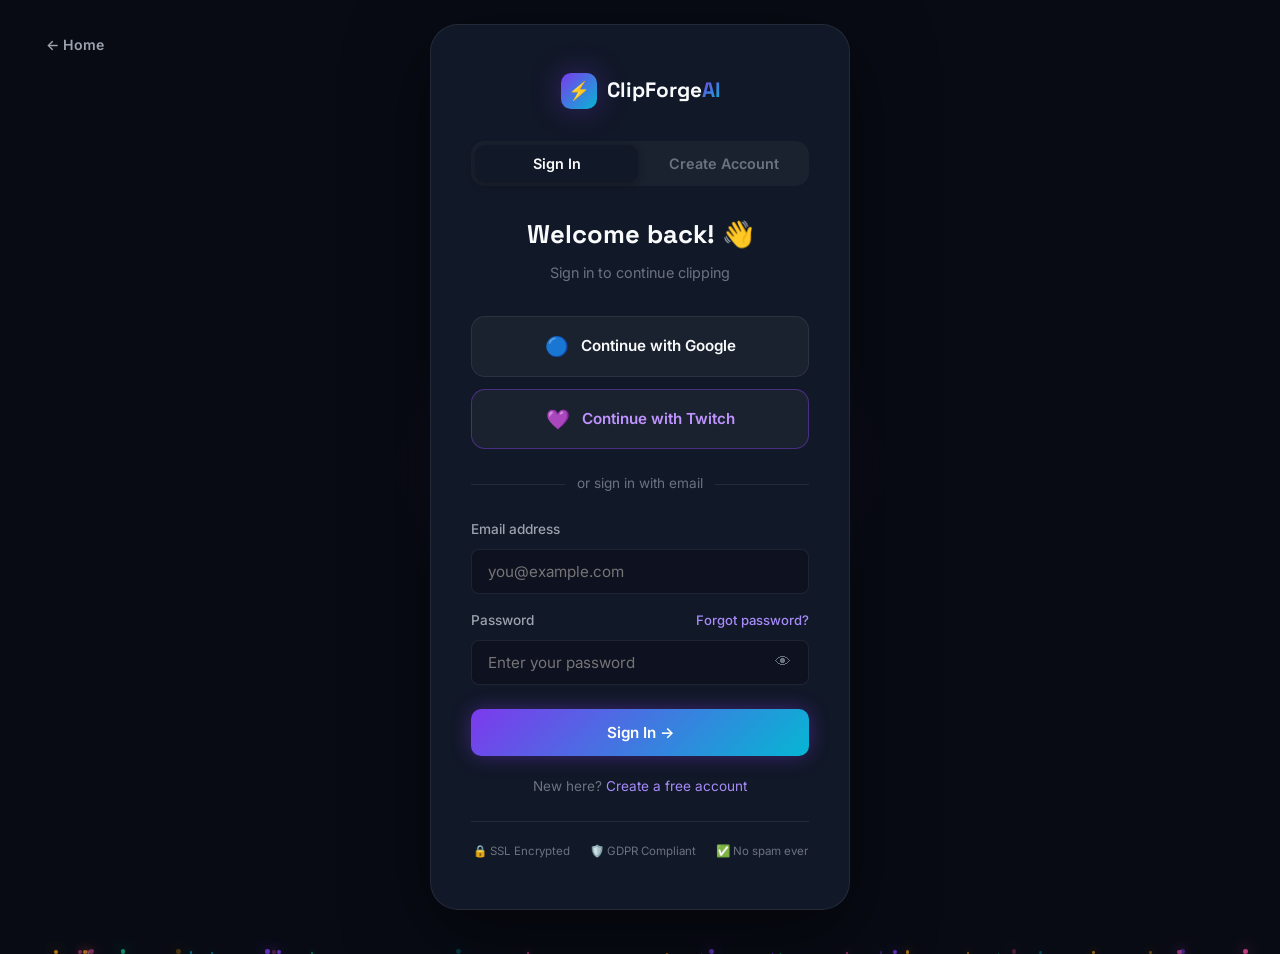
==== commit 05f84be3: "AI: Fix frontend auth preventDefault and production endpoints" ====
--- a/auth.html
+++ b/auth.html
@@ -316,7 +316,7 @@
   errEl.classList.remove('show');
 
   try {
-    await CF.auth.login(email, pass);
+    await CF.auth.login(e, email, pass);
     window.location.href = 'dashboard.html';
   } catch (err) {
     btn.disabled = false;
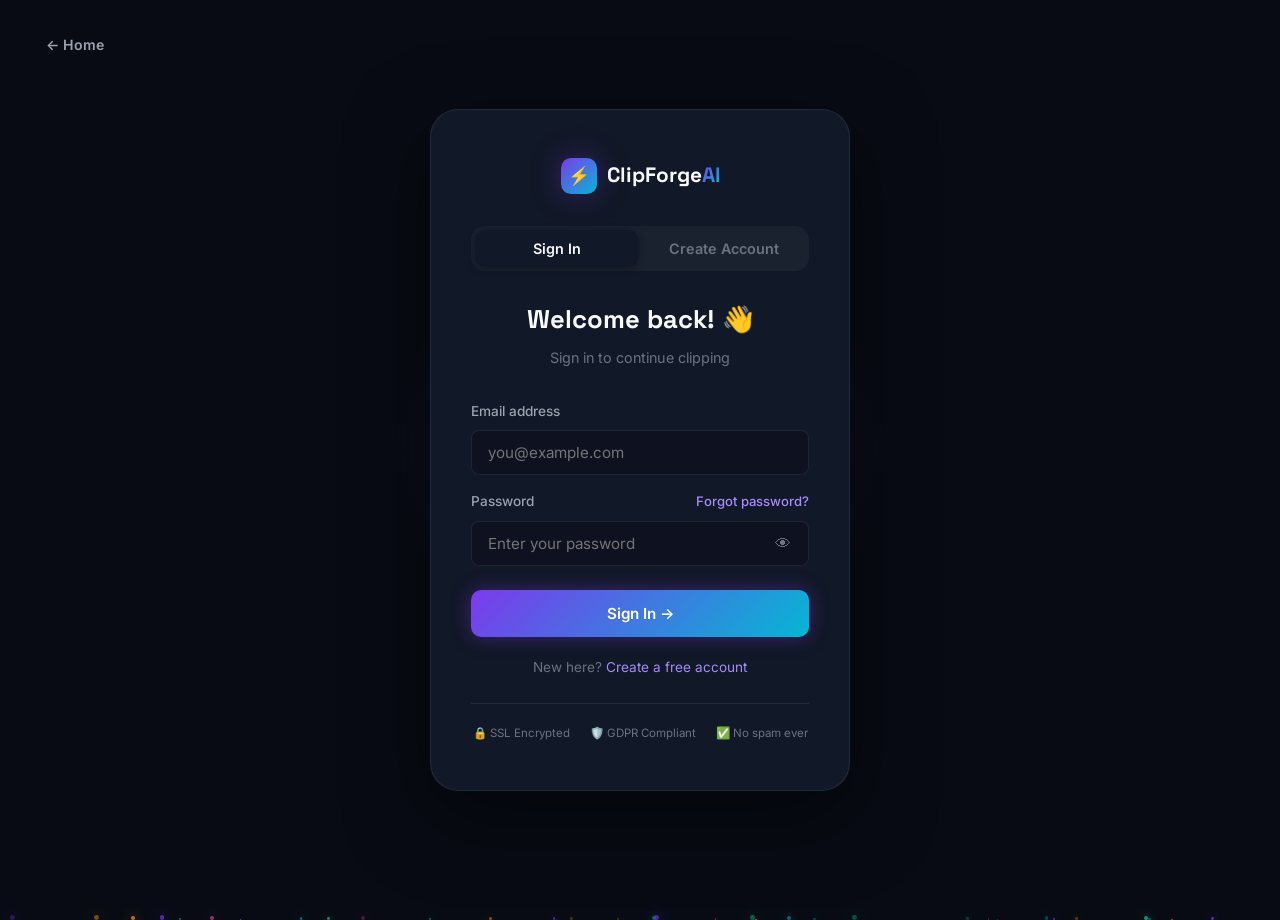
==== commit 19d1f41c: "Unsupported provider error and security warning on a website (6abb68fa46062fe1dfdfd54e)" ====
--- a/auth.html
+++ b/auth.html
@@ -9,13 +9,13 @@
   <link rel="manifest" href="manifest.json" />
   <meta property="og:title" content="Sign In — ClipForge AI" />
   <meta property="og:description" content="Create your free account and start generating viral gaming clips automatically." />
-  <meta property="og:image" content="https://clipforge.ai/assets/og-image.png" />
-  <meta property="og:url" content="https://clipforge.ai/auth.html" />
+  <meta property="og:image" content="https://clipforgeoi.netlify.app/assets/og-image.png" />
+  <meta property="og:url" content="https://clipforgeoi.netlify.app/auth.html" />
   <meta property="og:type" content="website" />
   <meta property="og:site_name" content="ClipForge AI" />
   <meta name="twitter:card" content="summary_large_image" />
   <meta name="twitter:site" content="@clipforgeai" />
-  <link rel="canonical" href="https://clipforge.ai/auth.html" />
+  <link rel="canonical" href="https://clipforgeoi.netlify.app/auth.html" />
   <link rel="preconnect" href="https://fonts.googleapis.com" />
   <link rel="preconnect" href="https://fonts.gstatic.com" crossorigin />
   <link href="https://fonts.googleapis.com/css2?family=Inter:wght@300;400;500;600;700;800;900&family=Space+Grotesk:wght@400;500;600;700&display=swap" rel="stylesheet" />
@@ -140,15 +140,6 @@
       <h1 class="auth-title" style="margin-bottom:6px;">Welcome back! 👋</h1>
       <p class="auth-sub">Sign in to continue clipping</p>
 
-      <!-- OAuth -->
-      <a href="dashboard.html" class="oauth-btn" id="googleSignInBtn">
-        <span class="oauth-icon">🔵</span> Continue with Google
-      </a>
-      <a href="dashboard.html" class="oauth-btn" id="twitchSignInBtn" style="border-color:rgba(145,71,255,0.4);color:#bf94ff;">
-        <span class="oauth-icon">💜</span> Continue with Twitch
-      </a>
-
-      <div class="auth-divider">or sign in with email</div>
 
       <div class="auth-error" id="signinError">Invalid email or password. Please try again.</div>
 
@@ -182,15 +173,6 @@
       <h1 class="auth-title" style="margin-bottom:6px;">Start clipping free 🚀</h1>
       <p class="auth-sub">No credit card required</p>
 
-      <!-- OAuth -->
-      <a href="dashboard.html" class="oauth-btn" id="googleSignUpBtn">
-        <span class="oauth-icon">🔵</span> Sign up with Google
-      </a>
-      <a href="dashboard.html" class="oauth-btn" id="twitchSignUpBtn" style="border-color:rgba(145,71,255,0.4);color:#bf94ff;">
-        <span class="oauth-icon">💜</span> Sign up with Twitch
-      </a>
-
-      <div class="auth-divider">or sign up with email</div>
 
       <div class="auth-error" id="signupError"></div>
       <div class="auth-success" id="signupSuccess">🎉 Account created! Redirecting to your dashboard...</div>
@@ -366,13 +348,13 @@
     showError(document.getElementById('signinError'), 'Enter your email above first, then click Forgot password.');
     return;
   }
-  // In production: POST /api/auth/forgot-password
+  // Password reset is not available yet — don't claim an email was sent
   const errEl = document.getElementById('signinError');
   errEl.classList.remove('show');
   const sucEl = document.createElement('div');
   sucEl.className = 'auth-success show';
   sucEl.style.marginBottom = '16px';
-  sucEl.textContent = `✅ Password reset link sent to ${email}`;
+  sucEl.textContent = 'Password reset is not available yet. Please contact support@clipforge.ai for help.';
   document.getElementById('signinForm').prepend(sucEl);
   setTimeout(() => sucEl.remove(), 5000);
 }
